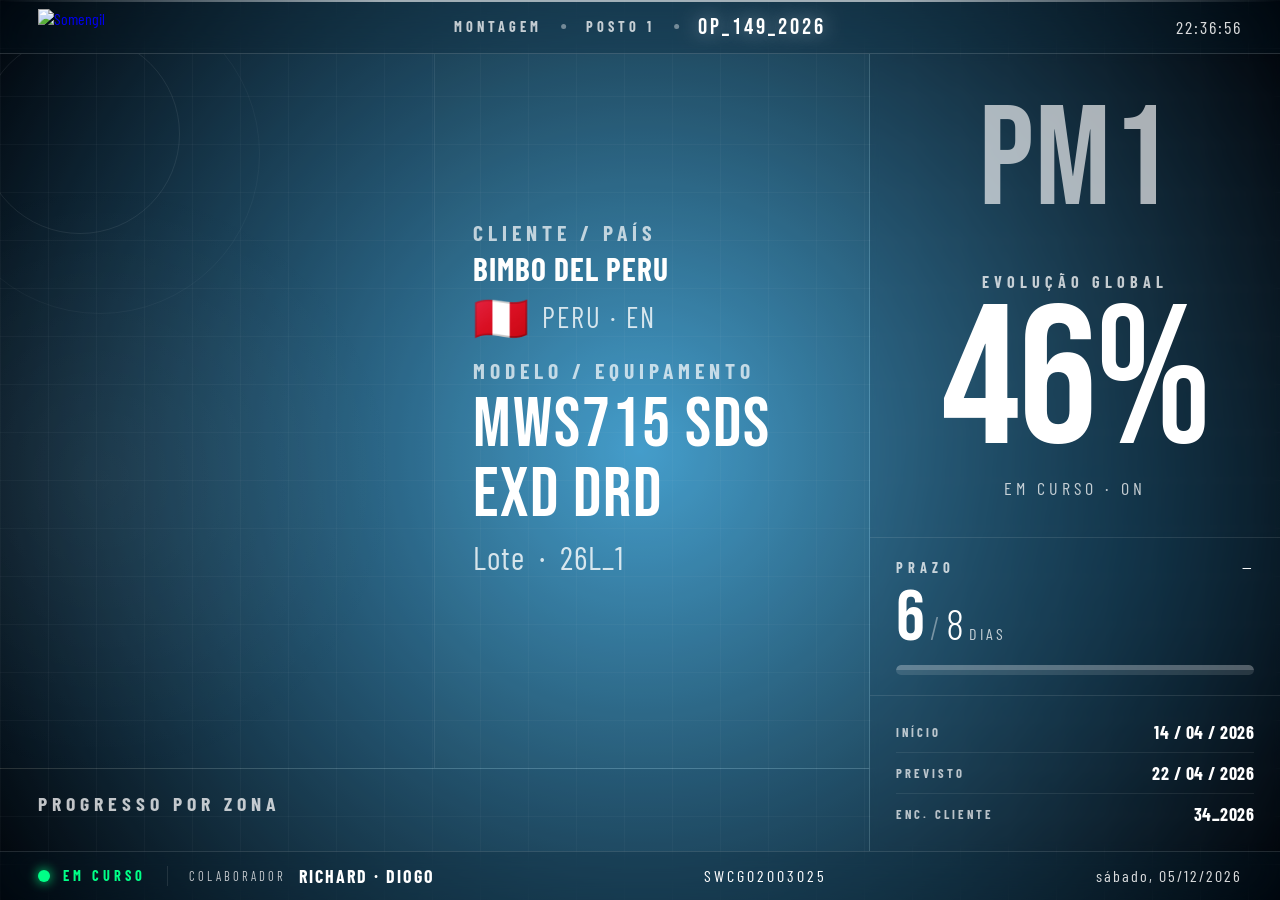
==== 1/index.html @ f5a4261b "Estrutura 1-5 (testes, PM2, PM3, PM4, PM5) com estilo partilhado shared/assembly.css Co-Authored-By:" ====
<!DOCTYPE html>
<html lang="pt">
<head>
<meta charset="UTF-8">
<meta name="viewport" content="width=device-width, initial-scale=1.0">
<title>SOMENGIL · PM1</title>
<link href="https://fonts.googleapis.com/css2?family=Bebas+Neue&family=Barlow+Condensed:wght@300;400;600;700;900&display=swap" rel="stylesheet">
<link rel="stylesheet" href="../shared/assembly.css">
</head>
<body>

<div class="top-accent"></div>
<div class="bg-grid"></div>
<div class="bg-glow-left"></div>
<div class="bg-glow-right"></div>

<div class="shell">

  <!-- HEADER -->
  <header>
    <!--<div class="h-logo">
      <img src="https://res.cloudinary.com/djxxk3ipz/image/upload/v1776687956/somengil_logo_white_wzwrm0.png" alt="Somengil">
    </div>-->

    <a href="https://fragosoq.github.io/testes/PS1.html" style="text-decoration: none;">
  <div class="h-logo">
    <img src="https://res.cloudinary.com/djxxk3ipz/image/upload/v1776687956/somengil_logo_white_wzwrm0.png" alt="Somengil">
  </div>
</a>

    <div class="h-center">
      <span class="h-badge">Montagem</span>
      <div class="h-sep"></div>
      <span class="h-badge">Posto 1</span>
      <div class="h-sep"></div>
      <span class="h-op">OP_149_2026</span>
    </div>

    <span class="h-time" id="htime">—</span>
  </header>

  <!-- MAIN -->
  <main>

    <!-- LEFT -->
    <div class="left">

      <!-- HERO -->
      <div class="hero">
        <div class="hero-evolucao" style="align-items:center;justify-content:center;padding:0;overflow:visible;position:relative;" id="globeContainer">
          <!-- Three.js globe renders here -->
        </div>

        <div class="hero-id">
          <div class="id-modelo-label">Cliente / País</div>
          <div class="id-cliente">Bimbo del Peru</div>
          <div class="id-pais">
            <span class="id-flag">🇵🇪</span>
            <span class="id-pais-info">Peru · EN</span>
          </div>

          <div class="id-cliente-label" style="margin-top:clamp(10px,2vh,20px);">Modelo / Equipamento</div>
          <div class="id-modelo">MWS715 SDS EXD DRD</div>
          <div class="id-lote">Lote &nbsp;·&nbsp; 26L_1</div>
        </div>
      </div>

      <div class="divider-h"></div>

      <!-- ZONAS -->
      <div class="zonas-panel">
        <div class="zonas-title">Progresso por Zona</div>
        <div class="zonas-grid" id="zonasGrid"></div>
      </div>

    </div>

    <!-- RIGHT -->
    <div class="right">

      <!-- EVOLUÇÃO -->
      <div class="globe-section" style="flex-direction:column;gap:clamp(6px,1vh,10px);">
        <div class="globe-brand">PM1</div>
        <div class="globe-title">Evolução Global</div>
        <div class="globe-rank"></div>
        <div id="evNum" style="font-family:'Bebas Neue',sans-serif;font-size:clamp(140px,22vh,340px);line-height:.85;letter-spacing:-2px;">46%</div>
        <div id="statusLabel" style="font-size:clamp(15px,2vh,22px);letter-spacing:4px;color:rgba(255,255,255,0.75);text-transform:uppercase;">Em Curso · ON</div>
      </div>

      <!-- PRAZO -->
      <div class="prazo-section">
        <div class="prazo-top">
          <span class="prazo-label">Prazo</span>
          <span class="prazo-folga" id="folgaSpan">—</span>
        </div>
        <div class="prazo-numbers">
          <div class="prazo-used" id="prazoUsed">6</div>
          <div class="prazo-div">/</div>
          <div class="prazo-total">8</div>
          <div class="prazo-unit">dias</div>
        </div>
        <div class="prazo-track">
          <div class="prazo-fill-bar" id="prazoBar"></div>
        </div>
      </div>

      <!-- DETALHES -->
      <div class="details-section">
        <div class="detail-row">
          <span class="d-k">Início</span>
          <span class="d-v">14 / 04 / 2026</span>
        </div>
        <div class="detail-row">
          <span class="d-k">Previsto</span>
          <span class="d-v">22 / 04 / 2026</span>
        </div>

        <div class="detail-row">
          <span class="d-k">Enc. Cliente</span>
          <span class="d-v">34_2026</span>
        </div>
      </div>

    </div>

  </main>

  <!-- FOOTER -->
  <footer>
    <div class="f-left">
      <div class="f-dot"></div>
      <span class="f-status">Em Curso</span>
      <span style="width:1px;height:20px;background:rgba(255,255,255,0.1);margin:0 8px;flex-shrink:0;"></span>
      <span class="f-op-label">Colaborador</span>
      <span class="f-op">Richard · Diogo</span>
    </div>
    <div class="f-center">
      <div class="f-nserie">SWCG02003025</div>
    </div>
    <div class="f-right">
      <div class="f-date" id="fdate">—</div>
    </div>
  </footer>

</div>

<script src="https://cdnjs.cloudflare.com/ajax/libs/three.js/r128/three.min.js"></script>
<script src="./sheet-utils.js"></script>
<script>
/* ── CORES ── */
const ec = v => v >= 75 ? '#00ff87' : v >= 40 ? '#00d4ff' : '#ffaa00';
const bc = v => v === 100 ? '#00ff87' : v > 0 ? '#00d4ff' : null;

/* ── CONFIGURAÇÃO DE SHEET ── */
const SHEET_POLL_INTERVAL = 20000;
const SHEET_CONFIG = { id: '1GQUB52a2gKR429bjqJrNkbP5rjR7Z_4v85z9M7_Cr8Y', tab: 'PM1' };

const FALLBACK_EV = 46;
const evEl = document.getElementById('evNum');
const clientEl = document.querySelector('.id-cliente');
const CLIENT_FALLBACK = clientEl ? clientEl.textContent.trim() : 'Bimbo del Peru';
const modelEl = document.querySelector('.id-modelo');
const MODEL_FALLBACK = modelEl ? modelEl.textContent.trim() : 'MWS715 SDS EXD DRD';
const loteEl = document.querySelector('.id-lote');
const LOTE_FALLBACK = loteEl ? loteEl.textContent.trim() : 'Lote · 26L_1';
const paisInfoEl = document.querySelector('.id-pais-info');
const PAIS_INFO_FALLBACK = paisInfoEl ? paisInfoEl.textContent.trim() : 'Peru · EN';
const flagEl = document.querySelector('.id-flag');
const operadorEl = document.querySelector('.f-op');
const OPERADOR_FALLBACK = operadorEl ? operadorEl.textContent.trim() : 'Richard · Diogo';
const nserieEl = document.querySelector('.f-nserie');
const NSERIE_FALLBACK = nserieEl ? nserieEl.textContent.trim() : 'SWCG02003025';
const dataInicioEl = document.querySelectorAll('.d-v')[0];
const DATA_INICIO_FALLBACK = dataInicioEl ? dataInicioEl.textContent.trim() : '14 / 04 / 2026';
const dataPrevistaEl = document.querySelectorAll('.d-v')[1];
const DATA_PREVISTA_FALLBACK = dataPrevistaEl ? dataPrevistaEl.textContent.trim() : '22 / 04 / 2026';
const encCliEl = document.querySelectorAll('.d-v')[2];
const ENC_CLI_FALLBACK = encCliEl ? encCliEl.textContent.trim() : '34_2026';
const ordProdEl = document.querySelector('.h-op');
const ORD_PROD_FALLBACK = ordProdEl ? ordProdEl.textContent.trim() : 'OP_149_2026';
const folgaEl = document.getElementById('folgaSpan');
const prazoUsedEl = document.getElementById('prazoUsed');
const prazoBarEl = document.getElementById('prazoBar');
const prazoTotalEl = document.querySelector('.prazo-total');
const statusEl = document.getElementById('statusLabel');
const zg = document.getElementById('zonasGrid');

const ZONA_CONFIGS = [
  { nome: 'Cuba', header: 'CUBA', column: 'AA' },
  { nome: 'Estrutura', header: 'ESTRUTURA', column: 'AB' },
  { nome: 'Interior', header: 'INTERIOR', column: 'AC' },
  { nome: 'Envolventes', header: 'ENVOLVENTES', column: 'AD' },
  { nome: 'Área Técnica', header: 'ÁREA TÉCNICA', column: 'AE' },
  { nome: 'Testes', header: 'TESTES', column: 'AF' },
];

function updateEvolucao(value) {
  const pct = Number.isFinite(value) ? value : FALLBACK_EV;
  evEl.textContent = `${pct}%`;
  evEl.style.color = ec(pct);
  evEl.style.textShadow = `0 0 60px ${ec(pct)}40`;
}

function getFieldValue(rowData, header, column, fallback = null) {
  const value = rowData ? getSheetRowValue(rowData, header, column) : null;
  if (value == null || (typeof value === 'string' && value.trim() === '')) {
    return fallback;
  }
  return value;
}

function renderText(el, value, fallback = '') {
  if (!el) return;
  el.textContent = value != null ? String(value) : fallback;
}

function renderLote(value) {
  if (!loteEl) return;
  loteEl.innerHTML = `Lote &nbsp;·&nbsp; ${String(value != null ? value : LOTE_FALLBACK)}`;
}

function renderZones(rowData) {
  const zonas = ZONA_CONFIGS.map(config => {
    const raw = getFieldValue(rowData, config.header, config.column, 0);
    return { nome: config.nome, pct: parseSheetPercentage(raw) || 0 };
  });

  zg.innerHTML = '';
  zonas.forEach(z => {
    const cls = z.pct === 100 ? 'done' : z.pct > 0 ? 'going' : 'empty';
    const col = bc(z.pct);
    const card = document.createElement('div');
    card.className = `zona-card ${cls}`;
    card.innerHTML = `
      <div class="zona-card-label">${z.nome}</div>
      <div class="zona-card-pct" style="color:${col || 'rgba(255,255,255,0.15)'}">${z.pct}%</div>
      <div class="zona-card-bar">
        <div class="zona-card-fill" style="width:${z.pct}%;background:${col || 'rgba(255,255,255,0.07)'}"></div>
      </div>`;
    zg.appendChild(card);
  });
}

function updateDeadline(startValue, dueValue) {
  if (startValue == null || dueValue == null) {
    return;
  }

  const today = new Date();
  today.setHours(0, 0, 0, 0);

  const total = getWorkDaysCount(startValue, dueValue, true);
  const used = getWorkDaysCount(startValue, today, true);
  const remaining = getWorkDaysCount(today, dueValue, false);

  if (total == null || used == null || remaining == null) {
    return;
  }

  const ratio = total > 0 ? Math.min(1, used / total) : 0;
  const pc = ratio >= .9 ? '#ff3b3b' : ratio >= .7 ? '#ffaa00' : '#00ff87';

  if (prazoUsedEl) {
    prazoUsedEl.textContent = used;
    prazoUsedEl.style.color = pc;
    prazoUsedEl.style.textShadow = `0 0 40px ${pc}50`;
  }
  if (prazoBarEl) {
    prazoBarEl.style.width = `${ratio * 100}%`;
    prazoBarEl.style.background = pc;
  }
  if (folgaEl) {
    folgaEl.textContent = `${remaining} dias restantes`;
    folgaEl.style.color = remaining <= 1 ? '#ff3b3b' : remaining <= 3 ? '#ffaa00' : '#00ff87';
  }
  if (prazoTotalEl) {
    prazoTotalEl.textContent = total;
  }
}

function updateStatus(rowData) {
  const statusValue = getFieldValue(rowData, null, 'A', null);
  if (!statusEl) return;
  const statusText = statusValue && String(statusValue).trim().length > 0 ? 'Em Curso · ON' : 'standby';
  statusEl.textContent = statusText.toUpperCase();
}

function renderSheetData(sheetRow) {
  if (!sheetRow) return;

  const evRaw = getFieldValue(sheetRow, 'EVOLUÇÃO', 'Y', FALLBACK_EV);
  updateEvolucao(parseSheetPercentage(evRaw));

  renderText(clientEl, getFieldValue(sheetRow, 'CLIENTE', 'K', CLIENT_FALLBACK), CLIENT_FALLBACK);
  renderText(modelEl, getFieldValue(sheetRow, 'MODELO', 'N', MODEL_FALLBACK), MODEL_FALLBACK);
  renderLote(getFieldValue(sheetRow, 'LOTE', 'AK', LOTE_FALLBACK));

  const pais = getFieldValue(sheetRow, 'PAÍS', 'L', 'Portugal');
  const idioma = getFieldValue(sheetRow, 'IDIOMA', 'M', 'EN');
  renderText(paisInfoEl, `${pais} · ${idioma}`, PAIS_INFO_FALLBACK);
  if (flagEl) {
    flagEl.textContent = getCountryFlag(pais);
  }
  console.log('País do sheet:', pais);
  if (typeof updateGlobeDestination === 'function') {
    updateGlobeDestination(pais);
  }

  renderText(operadorEl, getFieldValue(sheetRow, 'OPERADOR', 'AH', OPERADOR_FALLBACK), OPERADOR_FALLBACK);
  renderText(nserieEl, getFieldValue(sheetRow, 'N. SÉRIE', 'X', NSERIE_FALLBACK), NSERIE_FALLBACK);

  renderText(dataInicioEl, formatSheetDate(getFieldValue(sheetRow, 'DATA INICIO PRODUÇÃO', 'E', DATA_INICIO_FALLBACK)), DATA_INICIO_FALLBACK);
  renderText(dataPrevistaEl, formatSheetDate(getFieldValue(sheetRow, 'DATA PRETENDIDA', 'G', DATA_PREVISTA_FALLBACK)), DATA_PREVISTA_FALLBACK);

  renderText(encCliEl, getFieldValue(sheetRow, 'ENC. CLI.', 'J', ENC_CLI_FALLBACK), ENC_CLI_FALLBACK);
  renderText(ordProdEl, getFieldValue(sheetRow, 'ORD. PROD.', 'I', ORD_PROD_FALLBACK), ORD_PROD_FALLBACK);

  updateDeadline(getFieldValue(sheetRow, 'DATA INICIO PRODUÇÃO', 'E', null), getFieldValue(sheetRow, 'DATA PRETENDIDA', 'G', null));
  updateStatus(sheetRow);
  renderZones(sheetRow);
}

function initializeSheetWatcher() {
  const stop = watchSheetRow(SHEET_CONFIG, renderSheetData, SHEET_POLL_INTERVAL);
  window.addEventListener('beforeunload', stop);
}

initializeSheetWatcher();

// Carregar dados iniciais do sheet para atualizar o globo imediatamente
loadSheetDataCached().then(cached => renderSheetData(cached)).catch(err => console.warn('Initial sheet load failed:', err));

/* ── DATE / TIME ── */
function updateTime() {
  const now = new Date();
  document.getElementById('htime').textContent =
    now.toLocaleTimeString('pt-PT', { hour: '2-digit', minute: '2-digit', second: '2-digit' });
  document.getElementById('fdate').textContent =
    now.toLocaleDateString('pt-PT', { weekday: 'short', day: '2-digit', month: 'short', year: 'numeric' });
}
updateTime(); setInterval(updateTime, 1000);

/* ── THREE.JS GLOBE ── */
(function() {
  const container = document.getElementById('globeContainer');
  const W = container.offsetWidth;
  const H = container.offsetHeight;

  const scene    = new THREE.Scene();
  const camera   = new THREE.PerspectiveCamera(45, W / H, 0.1, 2000);
  camera.position.set(0, 30, 380);
  camera.lookAt(0, 0, 0);

  const renderer = new THREE.WebGLRenderer({ antialias: true, alpha: true });
  renderer.setSize(W, H);
  renderer.setPixelRatio(Math.min(window.devicePixelRatio, 1.5));
  renderer.setClearColor(0x000000, 0);
  container.appendChild(renderer.domElement);

  const RADIUS = 140 * 0.96;
  const globeGroup = new THREE.Group();
  scene.add(globeGroup);

  // ── SHADERS ──
  const globeVS = `
    varying vec3 vNormal;
    varying vec2 vUv;
    void main() {
      gl_Position = projectionMatrix * modelViewMatrix * vec4(position,1.0);
      vNormal = normalize(normalMatrix * normal);
      vUv = uv;
    }`;
  const globeFS = `
    uniform sampler2D globeTexture;
    varying vec3 vNormal;
    varying vec2 vUv;
    void main() {
      vec3 diffuse = texture2D(globeTexture, vUv).xyz * 0.8;
      float intensity = 1.05 - dot(vNormal, vec3(0.0,0.0,1.0));
      vec3 atmosphere = vec3(1.0,1.0,1.0) * pow(intensity, 3.0) * 0.4;
      gl_FragColor = vec4(diffuse + atmosphere, 1.04);
    }`;

  const atmVS = `
    varying vec3 vNormal;
    void main() {
      vNormal = normalize(normalMatrix * normal);
      gl_Position = projectionMatrix * modelViewMatrix * vec4(position,1.0);
    }`;
  const atmFS = `
    varying vec3 vNormal;
    void main() {
      float intensity = pow(0.7 - dot(vNormal, vec3(0.0,0.0,1.0)), 4.0);
      gl_FragColor = vec4(1.0,1.0,1.0,1.0) * intensity;
    }`;

  // ── GLOBE SPHERE with texture ──
  const loader   = new THREE.TextureLoader();
  const EARTH_TX = 'https://res.cloudinary.com/djxxk3ipz/image/upload/v1776693284/WhatsApp_Image_2025-11-16_at_11.26.19_ssekf5.jpg';

  const globeGeo = new THREE.SphereGeometry(RADIUS, 64, 64);
  const globeMat = new THREE.ShaderMaterial({
    uniforms: { globeTexture: { value: null } },
    vertexShader: globeVS,
    fragmentShader: globeFS,
    blending: THREE.AdditiveBlending,
    transparent: true,
  });

  loader.load(EARTH_TX, (tex) => {
    tex.minFilter = THREE.LinearFilter;
    tex.magFilter = THREE.LinearFilter;
    globeMat.uniforms.globeTexture.value = tex;
    globeMat.needsUpdate = true;
  }, undefined, () => {
    globeMat.fragmentShader = `
      varying vec3 vNormal;
      void main() {
        float i = 1.05 - dot(vNormal, vec3(0,0,1));
        vec3 atm = vec3(0.05,0.2,0.5) * pow(i,2.5);
        gl_FragColor = vec4(vec3(0.02,0.06,0.14) + atm, 0.95);
      }`;
    globeMat.needsUpdate = true;
  });

  const globeMesh = new THREE.Mesh(globeGeo, globeMat);
  globeGroup.add(globeMesh);

  // ── ATMOSPHERE ──
  const atmMesh = new THREE.Mesh(
    new THREE.SphereGeometry(RADIUS, 64, 64),
    new THREE.ShaderMaterial({
      vertexShader: atmVS,
      fragmentShader: atmFS,
      blending: THREE.AdditiveBlending,
      side: THREE.BackSide,
      transparent: true,
    })
  );
  atmMesh.scale.set(1.2, 1.2, 1.2);
  globeGroup.add(atmMesh);

  // ── DISC TEXTURE ──
  function makeDiscTexture() {
    const c = document.createElement('canvas');
    c.width = c.height = 64;
    const ctx = c.getContext('2d');
    const g = ctx.createRadialGradient(32,32,0,32,32,32);
    g.addColorStop(0,   'rgba(255,255,255,1)');
    g.addColorStop(0.4, 'rgba(255,255,255,0.9)');
    g.addColorStop(1,   'rgba(255,255,255,0)');
    ctx.fillStyle = g;
    ctx.beginPath(); ctx.arc(32,32,32,0,Math.PI*2); ctx.fill();
    const t = new THREE.CanvasTexture(c);
    return t;
  }

  // ── DOTS grid ──
  function toXYZ(lat, lon, r) {
    const phi   = (90 - lat)  * Math.PI / 180;
    const theta = (180 - lon) * Math.PI / 180;
    return new THREE.Vector3(
      -r * Math.sin(phi) * Math.cos(theta),
      -r * Math.cos(phi),
      -r * Math.sin(phi) * Math.sin(theta)
    );
  }

  function coordToPos(lat, lon, r) {
    const phi   = (90 - lat)  * Math.PI / 180;
    const theta = (180 - lon) * Math.PI / 180;
    return new THREE.Vector3(
      -r * Math.sin(phi) * Math.cos(theta),
       r * Math.cos(phi),
      -r * Math.sin(phi) * Math.sin(theta)
    );
  }

  const dotR   = RADIUS + RADIUS * 0.025;
  const posArr = [];
  for (let lat = -80; lat <= 80; lat += 5) {
    const cols = Math.round(Math.cos(lat * Math.PI / 180) * 36);
    for (let i = 0; i < cols; i++) {
      const lon = (i / cols) * 360 - 180;
      const p   = toXYZ(lat, lon, dotR);
      posArr.push(p.x, p.y, p.z);
    }
  }
  const dotGeo = new THREE.BufferGeometry();
  dotGeo.setAttribute('position', new THREE.Float32BufferAttribute(posArr, 3));
  const dotMat = new THREE.PointsMaterial({
    color: 0x05d5fa,
    size: 2.2,
    map: makeDiscTexture(),
    transparent: true,
    opacity: 0.8,
    alphaTest: 0.05,
    blending: THREE.AdditiveBlending,
    depthWrite: false,
  });
  globeGroup.add(new THREE.Points(dotGeo, dotMat));

  // ── MARKERS ──
  function addMarker(lat, lon, color) {
    const pos  = coordToPos(lat, lon, RADIUS + 3);
    const group = new THREE.Group();
    group.position.copy(pos);

    const mesh = new THREE.Mesh(
      new THREE.SphereGeometry(3.5, 12, 12),
      new THREE.MeshBasicMaterial({ color, transparent: true, opacity: 0.95 })
    );
    group.add(mesh);

    const ring = new THREE.Mesh(
      new THREE.RingGeometry(5, 7.5, 24),
      new THREE.MeshBasicMaterial({ color, transparent: true, opacity: 0.5, side: THREE.DoubleSide })
    );
    ring.lookAt(new THREE.Vector3(0,0,0));
    group.add(ring);

    globeGroup.add(group);
    return group;
  }

  // Marcadores iniciais (Portugal como origem)
  let ptRing = addMarker(38.7, -9.1, 0xffffff);
  let destRing = null;
  let arc = null;

  // ── ARC ──
  function makeArc(latA, lonA, latB, lonB) {
    const start = coordToPos(latA, lonA, RADIUS + 3);
    const end   = coordToPos(latB, lonB, RADIUS + 3);
    const mid   = start.clone().add(end).multiplyScalar(0.5).normalize().multiplyScalar(RADIUS + 80);
    const curve = new THREE.QuadraticBezierCurve3(start, mid, end);
    const pts   = curve.getPoints(100);
    const geo   = new THREE.BufferGeometry().setFromPoints(pts);
    const mat   = new THREE.LineBasicMaterial({ color: 0x00aaff, transparent: true, opacity: 0.7 });
    return { line: new THREE.Line(geo, mat), pts };
  }

  // ── TRAVEL DOT ──
  const travDot = new THREE.Mesh(
    new THREE.SphereGeometry(2.8, 8, 8),
    new THREE.MeshBasicMaterial({ color: 0x00aaff })
  );
  // Posição inicial em Portugal
  travDot.position.copy(coordToPos(38.7, -9.1, RADIUS + 3));
  globeGroup.add(travDot);

  const travGlow = new THREE.Mesh(
    new THREE.SphereGeometry(5.5, 8, 8),
    new THREE.MeshBasicMaterial({ color: 0x0066ff, transparent: true, opacity: 0.25, blending: THREE.AdditiveBlending, depthWrite: false })
  );
  travDot.add(travGlow);

  const travGlow2 = new THREE.Mesh(
    new THREE.SphereGeometry(9, 8, 8),
    new THREE.MeshBasicMaterial({ color: 0x0044cc, transparent: true, opacity: 0.1, blending: THREE.AdditiveBlending, depthWrite: false })
  );
  travDot.add(travGlow2);

  // Função para atualizar marcadores e arco baseado no país de destino
  function updateGlobeDestination(countryName) {
    console.log('Atualizando destino do globo para:', countryName);
    const destCoords = getCountryCoordinates(countryName);
    console.log('Coordenadas do destino:', destCoords);

    // Remover marcador e arco antigos, se existirem
    if (destRing) {
      globeGroup.remove(destRing);
      destRing = null;
    }
    if (arc && arc.line) {
      globeGroup.remove(arc.line);
      arc = null;
    }

    // Criar novo marcador de destino
    destRing = addMarker(destCoords.lat, destCoords.lon, 0x00ff87);

    // Criar novo arco
    arc = makeArc(38.7, -9.1, destCoords.lat, destCoords.lon);
    globeGroup.add(arc.line);
  }
  window.updateGlobeDestination = updateGlobeDestination;

  // O destino do globo será atualizado a partir de renderSheetData()

  globeGroup.rotation.y = THREE.MathUtils.degToRad(-(180 - 9.1));
  globeGroup.rotation.x = THREE.MathUtils.degToRad(20);

  let isRotating    = false;
  let rotStart      = 0;
  let rotStartAngle = 0;
  const ROT_DUR     = 8000;

  setInterval(() => {
    if (isRotating) return;
    isRotating    = true;
    rotStart      = Date.now();
    rotStartAngle = globeGroup.rotation.y;
  }, 5 * 60 * 1000);

  let t = 0;
  function animate() {
    requestAnimationFrame(animate);
    t += 0.008;

    if (arc && arc.pts && arc.pts.length > 0) {
      const arcT  = (t * 0.25) % 1;
      const arcPt = arc.pts[Math.floor(arcT * (arc.pts.length - 1))];
      if (arcPt) travDot.position.copy(arcPt);
    }

    const p = 0.88 + 0.18 * Math.sin(t * 3);
    ptRing.scale.set(p, p, 1);
    if (destRing) {
      destRing.scale.set(p, p, 1);
    }

    if (!isRotating) globeGroup.rotation.y -= 0.0015;

    if (isRotating) {
      const elapsed  = Date.now() - rotStart;
      const progress = Math.min(elapsed / ROT_DUR, 1);
      const ease     = progress < 0.5 ? 2*progress*progress : -1+(4-2*progress)*progress;
      globeGroup.rotation.y = rotStartAngle + ease * Math.PI * 2;
      if (progress >= 1) { globeGroup.rotation.y = rotStartAngle; isRotating = false; }
    }

    renderer.render(scene, camera);
  }
  animate();

  // Resize com ResizeObserver — mais robusto do que window.resize
  // (dispara também quando o layout do grid muda, não só quando a janela muda)
  const ro = new ResizeObserver(() => {
    const W2 = container.offsetWidth, H2 = container.offsetHeight;
    if (W2 === 0 || H2 === 0) return;
    camera.aspect = W2 / H2;
    camera.updateProjectionMatrix();
    renderer.setSize(W2, H2);
  });
  ro.observe(container);
})();
</script>
</body>
</html>
---- shared/assembly.css ----
*, *::before, *::after { box-sizing: border-box; margin: 0; padding: 0; }

:root {
  --cyan:  #00d4ff;
  --green: #00ff87;
  --amber: #ffaa00;
  --red:   #ff3b3b;
  --bg:    #03060d;

  /* Alturas de referência — centralizam os números mágicos */
  --header-h: clamp(52px, 6vh, 70px);
  --footer-h: clamp(46px, 5.5vh, 60px);
  --side-pad: clamp(20px, 3vw, 48px);
}

html, body {
  width: 100%; height: 100%;
  background: radial-gradient(circle at center, rgba(81,184,234,1) 0%, rgba(0,0,0,1) 100%);
  background-attachment: fixed;
  color: #fff;
  font-family: 'Barlow Condensed', sans-serif;
  overflow-x: hidden;
  overflow-y: auto;
}

/* ══════════════════════════════════════
   LAYOUT
══════════════════════════════════════ */
.shell {
  display: grid;
  grid-template-rows: var(--header-h) 1fr var(--footer-h);
  height: 100vh;
  height: 100dvh; /* usa dvh quando disponível para evitar saltos em mobile */
  position: relative;
  min-height: 0;
}

/* ══════════════════════════════════════
   BACKGROUND TEXTURE
══════════════════════════════════════ */
.bg-grid {
  position: fixed;
  inset: 0;
  background-image:
    linear-gradient(rgba(255,255,255,0.04) 1px, transparent 1px),
    linear-gradient(90deg, rgba(255,255,255,0.04) 1px, transparent 1px);
  background-size: 48px 48px;
  pointer-events: none;
  z-index: 0;
}

.bg-glow-left {
  position: fixed;
  left: -200px; top: 20%;
  width: 600px; height: 600px;
  background: radial-gradient(circle, rgba(255,255,255,0.06) 0%, transparent 70%);
  pointer-events: none;
  z-index: 0;
}

.bg-glow-right {
  position: fixed;
  right: -100px; bottom: 10%;
  width: 500px; height: 500px;
  background: radial-gradient(circle, rgba(0,80,120,0.15) 0%, transparent 70%);
  pointer-events: none;
  z-index: 0;
}

/* ══════════════════════════════════════
   HEADER
══════════════════════════════════════ */
header {
  position: relative; z-index: 2;
  display: flex;
  align-items: center;
  justify-content: space-between;
  padding: 0 var(--side-pad);
  background: rgba(0,20,40,0.35);
  backdrop-filter: blur(12px);
  border-bottom: 1px solid rgba(255,255,255,0.15);
  min-height: 0;
}

.h-logo {
  display: flex; align-items: center; gap: 14px;
}
.h-logo img { height: clamp(26px, 4vh, 36px); width: auto; display: block; }

.h-brand {
  font-family: 'Bebas Neue', sans-serif;
  font-size: clamp(24px, 3vh, 36px);
  letter-spacing: 6px; color: #fff;
  text-shadow: 0 0 30px rgba(255,255,255,0.3);
}

.h-center {
  position: absolute; left: 50%; transform: translateX(-50%);
  display: flex; align-items: center; gap: clamp(10px, 1.5vw, 20px);
}

.h-badge {
  font-size: clamp(12px, 1.6vh, 16px); font-weight: 700; letter-spacing: 4px;
  text-transform: uppercase; color: rgba(255,255,255,0.75);
  white-space: nowrap;
}

.h-sep { width: 5px; height: 5px; border-radius: 50%; background: rgba(255,255,255,0.4); flex-shrink: 0; }

.h-op {
  font-family: 'Bebas Neue', sans-serif;
  font-size: clamp(18px, 2.6vh, 26px); letter-spacing: 3px; color: #fff;
  text-shadow: 0 0 20px rgba(255,255,255,0.5);
  white-space: nowrap;
}

.h-time {
  font-size: clamp(14px, 2vh, 20px); letter-spacing: 2px; color: rgba(255,255,255,0.85);
  white-space: nowrap;
}

/* ══════════════════════════════════════
   MAIN
══════════════════════════════════════ */
main {
  position: relative; z-index: 2;
  display: grid;
  grid-template-columns: 1fr clamp(340px, 32vw, 475px);
  gap: 0;
  overflow: hidden;
  min-height: 0;
  min-width: 0;
}

/* ══════════════════════════════════════
   LEFT PANEL
   Mudança principal: em vez de 1.2fr / 1px / 0.8fr (que pode esmagar zonas),
   as zonas recebem auto (pelo conteúdo) e o hero recebe 1fr (enche o resto).
   Assim, quando a altura encolhe, é o hero que encolhe primeiro — e nunca as zonas.
══════════════════════════════════════ */
.left {
  display: grid;
  grid-template-rows: minmax(0, 1fr) 1px auto;
  border-right: 1px solid rgba(255,255,255,0.12);
  min-height: 0;
  min-width: 0;
}

.divider-h { background: rgba(255,255,255,0.1); }

/* TOP LEFT — HERO */
.hero {
  display: grid;
  grid-template-columns: 1fr 1fr;
  overflow: hidden;
  min-height: 0;
}

.hero-evolucao {
  padding: clamp(16px, 3vh, 32px) clamp(20px, 3vw, 40px);
  display: flex;
  flex-direction: column;
  justify-content: center;
  border-right: 1px solid rgba(255,255,255,0.08);
  position: relative;
  overflow: visible;
  background: rgba(0,20,50,0.2);
  min-height: 0;
  min-width: 0;
}

.hero-evolucao::before {
  content: '';
  position: absolute;
  left: -20px; top: -20px;
  width: 200px; height: 200px;
  border-radius: 50%;
  border: 1px solid rgba(255,255,255,0.08);
}
.hero-evolucao::after {
  content: '';
  position: absolute;
  left: -60px; top: -60px;
  width: 320px; height: 320px;
  border-radius: 50%;
  border: 1px solid rgba(255,255,255,0.04);
}

.ev-label {
  font-size: 16px; font-weight: 700; letter-spacing: 5px;
  text-transform: uppercase; color: rgba(255,255,255,0.75);
  margin-bottom: 8px; position: relative; z-index: 1;
}

.ev-number {
  font-family: 'Bebas Neue', sans-serif;
  font-size: clamp(120px, 15vw, 200px);
  line-height: .85;
  letter-spacing: -2px;
  position: relative; z-index: 1;
}

.ev-sub {
  font-size: 18px; letter-spacing: 4px;
  color: rgba(255,255,255,0.75);
  text-transform: uppercase;
  margin-top: 12px; position: relative; z-index: 1;
}

/* HERO RIGHT — IDENTIDADE
   Fontes reduzidas e fluidas para poupar altura vertical.
*/
.hero-id {
  padding: clamp(16px, 3vh, 32px) clamp(20px, 3vw, 40px);
  display: flex; flex-direction: column; justify-content: center;
  gap: 0;
  background: rgba(0,10,30,0.15);
  min-height: 0;
  min-width: 0;
  overflow: hidden;
}

.id-modelo-label,
.id-cliente-label {
  font-size: clamp(18px, 2.4vh, 32px);
  font-weight: 700; letter-spacing: 5px;
  text-transform: uppercase; color: rgba(255,255,255,0.7);
  margin-bottom: clamp(4px, 0.8vh, 10px);
}

.id-modelo {
  font-family: 'Bebas Neue', sans-serif;
  font-size: clamp(42px, 5.5vw, 92px);
  letter-spacing: 2px; color: #fff;
  line-height: 1;
  margin-bottom: clamp(4px, 0.8vh, 8px);
}

.id-lote {
  font-size: clamp(22px, 3.6vh, 46px);
  color: rgba(255,255,255,0.8);
  letter-spacing: 1px;
  margin-bottom: clamp(14px, 3vh, 36px);
}

.id-cliente {
  font-size: clamp(21.42px, 2.45vw, 48.96px);
  font-weight: 700;
  text-transform: uppercase; letter-spacing: 1px;
  color: #fff; line-height: 1.1;
  margin-bottom: clamp(4px, 0.8vh, 10px);
}

.id-pais {
  display: flex; align-items: center; gap: clamp(8px, 1vw, 14px);
}
.id-flag {
  font-size: clamp(32px, 5vh, 64px);
  line-height: 1;
}
.id-pais-info {
  font-size: clamp(20px, 3.2vh, 44px);
  letter-spacing: 2px;
  color: rgba(255,255,255,0.8); text-transform: uppercase;
}

/* BOTTOM LEFT — ZONAS
   Paddings e fontes agora fluidos para garantir que cabem sempre.
*/
.zonas-panel {
  padding: clamp(14px, 2.4vh, 28px) clamp(20px, 3vw, 40px);
  display: flex; flex-direction: column; gap: 0;
  background: rgba(0,15,40,0.2);
  min-height: 0;
  min-width: 0;
}

.zonas-title {
  font-size: clamp(16px, 2.2vh, 22px);
  font-weight: 700; letter-spacing: 5px;
  text-transform: uppercase; color: rgba(255,255,255,0.75);
  margin-bottom: clamp(10px, 1.6vh, 16px);
}

.zonas-grid {
  display: grid;
  grid-template-columns: repeat(3, 1fr);
  gap: clamp(10px, 1.6vh, 16px) clamp(14px, 2vw, 24px);
  flex: 1;
  min-height: 0;
}

.zona-card {
  display: flex; flex-direction: column;
  gap: clamp(4px, 0.8vh, 8px);
  padding: clamp(10px, 1.6vh, 16px) clamp(12px, 1.4vw, 18px);
  border: 1px solid rgba(255,255,255,0.12);
  border-radius: 10px;
  background: rgba(255,255,255,0.07);
  backdrop-filter: blur(8px);
  position: relative;
  overflow: hidden;
  transition: border-color .3s, background .3s;
  min-width: 0;
}

.zona-card.done  { border-color: rgba(0,255,135,0.4);  background: rgba(0,255,135,0.08); }
.zona-card.going { border-color: rgba(255,255,255,0.25); background: rgba(255,255,255,0.1); }
.zona-card.empty { border-color: rgba(255,255,255,0.06); background: rgba(0,0,0,0.15); }

.zona-card-label {
  font-size: clamp(14px, 1.8vh, 22px);
  font-weight: 700; letter-spacing: 3px;
  text-transform: uppercase; color: rgba(255,255,255,0.75);
  white-space: nowrap;
  overflow: hidden;
  text-overflow: ellipsis;
}
.zona-card.done  .zona-card-label { color: #00ff87; }
.zona-card.going .zona-card-label { color: #fff; }
.zona-card.empty .zona-card-label { color: rgba(255,255,255,0.4); }

.zona-card-pct {
  font-family: 'Bebas Neue', sans-serif;
  font-size: clamp(38px, 6vh, 72px);
  line-height: 1; letter-spacing: 1px;
}

.zona-card-bar {
  height: clamp(6px, 1vh, 10px);
  background: rgba(255,255,255,0.12);
  border-radius: 5px; overflow: hidden;
}
.zona-card-fill { height: 100%; border-radius: 5px; }

/* ══════════════════════════════════════
   RIGHT PANEL
══════════════════════════════════════ */
.right {
  display: flex;
  flex-direction: column;
  overflow: hidden;
  background: rgba(0,10,30,0.25);
  backdrop-filter: blur(4px);
  min-height: 0;
  min-width: 0;
}

/* GLOBO / EVOLUÇÃO */
.globe-section {
  flex: 1;
  display: flex;
  align-items: center;
  justify-content: center;
  position: relative;
  border-bottom: 1px solid rgba(255,255,255,0.1);
  overflow: hidden;
  min-height: 0;
  padding: clamp(10px, 1.5vh, 20px) 0;
}

.globe-title {
  max-width: calc(100% - clamp(56px, 10vw, 100px));
  font-size: clamp(14px, 1.8vh, 20px);
  font-weight: 700;
  letter-spacing: 5px;
  text-transform: uppercase;
  color: rgba(255,255,255,0.75);
  text-align: center;
}

/*.globe-brand {
  max-width: 100%;
  font-family: 'Bebas Neue', sans-serif;
  font-size: clamp(48px, 9vw, 96px);
  line-height: 1;
  letter-spacing: 2px;
  color: rgba(255,255,255,0.75);
  text-align: center;
}*/

.globe-brand {
  max-width: 100%;
  font-family: 'Bebas Neue', sans-serif;
  font-size: clamp(52px, 11vw, 150px);
  line-height: 1;
  letter-spacing: 2px;
  color: rgba(255,255,255,0.65);
  text-align: center;
  margin-bottom: 30px;
}



  

.globe-rank {
  position: absolute;
  top: clamp(8px, 1.5vh, 16px);
  right: clamp(12px, 2vw, 24px);
  font-family: 'Bebas Neue', sans-serif;
  font-size: clamp(42px, 5.5vw, 92px);
  line-height: 1;
  color: rgba(255,255,255,0.8);
  pointer-events: none;
}

/* PRAZO */
.prazo-section {
  padding: clamp(14px, 2.2vh, 24px) clamp(18px, 2vw, 28px);
  border-bottom: 1px solid rgba(255,255,255,0.1);
}

.prazo-top {
  display: flex; justify-content: space-between; align-items: flex-end;
  margin-bottom: clamp(8px, 1.2vh, 12px);
  gap: 10px;
}

.prazo-label {
  font-size: clamp(13px, 1.6vh, 16px);
  font-weight: 700; letter-spacing: 5px;
  text-transform: uppercase; color: rgba(255,255,255,0.75);
}

.prazo-folga {
  font-size: clamp(14px, 1.8vh, 18px);
  letter-spacing: 2px;
  text-transform: uppercase;
  text-align: right;
}

.prazo-numbers {
  display: flex; align-items: baseline; gap: 6px;
  margin-bottom: clamp(10px, 1.4vh, 14px);
}
.prazo-used {
  font-family: 'Bebas Neue', sans-serif;
  font-size: clamp(52px, 8vh, 80px);
  line-height: .9; letter-spacing: -1px;
}
.prazo-div { font-size: clamp(24px, 3.6vh, 36px); color: rgba(255,255,255,0.4); font-weight: 300; }
.prazo-total { font-size: clamp(32px, 4.8vh, 48px); color: #fff; font-weight: 300; letter-spacing: -1px; }
.prazo-unit { font-size: clamp(14px, 1.8vh, 18px); letter-spacing: 3px; text-transform: uppercase; color: rgba(255,255,255,0.75); align-self: flex-end; padding-bottom: clamp(6px, 1vh, 10px); }

.prazo-track {
  height: clamp(8px, 1.2vh, 12px);
  background: rgba(255,255,255,0.12);
  border-radius: 6px; overflow: hidden;
}
.prazo-fill-bar {
  height: 100%;
  border-radius: 6px;
  position: relative;
  overflow: hidden;
}
.prazo-fill-bar::after {
  content: '';
  position: absolute;
  top: 0; left: 0; right: 0;
  height: 50%;
  background: rgba(255,255,255,0.2);
  border-radius: 6px 6px 0 0;
}

/* DETALHES */
.details-section {
  padding: clamp(12px, 1.8vh, 20px) clamp(18px, 2vw, 28px);
  display: flex; flex-direction: column; gap: 0;
}

.detail-row {
  display: flex; justify-content: space-between; align-items: center;
  padding: clamp(6px, 1vh, 9px) 0;
  border-bottom: 1px solid rgba(255,255,255,0.08);
}
.detail-row:last-child { border-bottom: none; }

.d-k {
  font-size: clamp(11px, 1.4vh, 14px);
  font-weight: 700; letter-spacing: 3px;
  text-transform: uppercase; color: rgba(255,255,255,0.7);
}
.d-v {
  font-size: clamp(16px, 2vh, 20px);
  font-weight: 700;
  color: #fff; letter-spacing: .5px;
}

/* ══════════════════════════════════════
   FOOTER
══════════════════════════════════════ */
footer {
  position: relative; z-index: 2;
  display: flex; align-items: center; justify-content: space-between;
  padding: 0 var(--side-pad);
  background: rgba(0,20,40,0.35);
  backdrop-filter: blur(12px);
  border-top: 1px solid rgba(255,255,255,0.12);
  min-height: 0;
  gap: 10px;
}

.f-left { display: flex; align-items: center; gap: clamp(8px, 1vw, 16px); min-width: 0; }
.f-dot  { width: 12px; height: 12px; border-radius: 50%; background: var(--green); box-shadow: 0 0 12px var(--green); flex-shrink: 0; }
.f-status { font-size: clamp(12px, 1.6vh, 16px); font-weight: 700; letter-spacing: 4px; text-transform: uppercase; color: var(--green); white-space: nowrap; }
.f-op-label { font-size: clamp(11px, 1.4vh, 14px); letter-spacing: 3px; text-transform: uppercase; color: rgba(255,255,255,0.75); white-space: nowrap; }
.f-op { font-size: clamp(16px, 2vh, 22px); font-weight: 700; letter-spacing: 2px; text-transform: uppercase; color: #fff; white-space: nowrap; }

.f-center { text-align: center; flex-shrink: 1; min-width: 0; }
.f-nserie { font-size: clamp(13px, 1.8vh, 18px); letter-spacing: 3px; color: #fff; text-transform: uppercase; white-space: nowrap; overflow: hidden; text-overflow: ellipsis; }

.f-right { text-align: right; flex-shrink: 0; }
.f-date  { font-size: clamp(13px, 1.8vh, 18px); letter-spacing: 2px; color: rgba(255,255,255,0.85); white-space: nowrap; }

/* ══════════════════════════════════════
   TOP ACCENT
══════════════════════════════════════ */
.top-accent {
  position: fixed; top: 0; left: 0; right: 0; height: 2px; z-index: 100;
  background: linear-gradient(90deg, transparent, rgba(255,255,255,0.6) 30%, rgba(255,255,255,0.6) 70%, transparent);
}

/* ══════════════════════════════════════
   MEDIA QUERIES — ajuste em ecrãs baixos
   Quando a altura da viewport é pequena (típico em 13" touchscreen
   industrial), encolhemos ainda mais o hero-id e damos prioridade às zonas.
══════════════════════════════════════ */
@media (max-height: 820px) {
  .hero-id { padding-top: 14px; padding-bottom: 14px; }
  .id-lote { margin-bottom: 14px; }
  .id-cliente-label { margin-top: 0 !important; }
}

@media (max-height: 720px) {
  /* Em ecrãs muito baixos, esconde decorações laterais do globo para poupar GPU */
  .hero-evolucao::before,
  .hero-evolucao::after { display: none; }

  /* Labels de ID mais compactas */
  .id-modelo-label,
  .id-cliente-label { letter-spacing: 3px; }

  /* Centraliza o hero-id verticalmente para aproveitar espaço */
  .hero-id { gap: 0; }
}

@media (max-height: 620px) {
  /* Em alturas críticas, o hero-id passa de 2 blocos (modelo + cliente)
     para layout mais apertado e o globo fica um pouco mais pequeno. */
  .id-lote { margin-bottom: 8px; }
  .zonas-grid { gap: 8px 12px; }
  .zona-card { padding: 8px 12px; }
  .zona-card-pct { font-size: clamp(32px, 5vh, 48px); }
}

/* Ecrãs estreitos — empilha painéis (útil se a unidade rodar em portrait) */
@media (max-width: 900px) {
  html, body {
    min-width: 0;
  }

  .shell {
    width: 100%;
    max-width: 100%;
    height: auto;
    min-height: 100vh;
    overflow-x: hidden;
  }

  main {
    width: 100%;
    max-width: 100%;
    grid-template-columns: 1fr;
    grid-template-rows: 1fr auto;
  }

  .left,
  .right,
  .zonas-panel,
  .prazo-section,
  .details-section,
  .hero,
  .hero-evolucao,
  .hero-id {
    width: 100%;
    max-width: 100%;
  }

  .hero {
    grid-template-columns: 1fr;
  }

  .hero-evolucao,
  .hero-id,
  .zonas-panel,
  .prazo-section,
  .details-section {
    padding-left: clamp(12px, 3vw, 20px);
    padding-right: clamp(12px, 3vw, 20px);
  }

  .hero-evolucao {
    padding-top: clamp(14px, 2.5vh, 22px);
    padding-bottom: clamp(14px, 2.5vh, 22px);
  }

  .hero-id {
    padding-top: clamp(14px, 2.5vh, 22px);
    padding-bottom: clamp(14px, 2.5vh, 22px);
  }

  .prazo-numbers {
    flex-wrap: wrap;
    gap: 0.5rem;
  }

  .prazo-used {
    font-size: clamp(40px, 10vw, 60px);
  }

  .prazo-div,
  .prazo-total {
    font-size: clamp(22px, 6vw, 34px);
  }

  .prazo-unit {
    font-size: clamp(12px, 3.5vw, 16px);
  }

  .zona-card {
    padding: clamp(8px, 1.2vh, 12px);
  }

  .zonas-grid {
    width: 100%;
    max-width: 100%;
    grid-template-columns: repeat(2, minmax(0, 1fr));
    gap: clamp(8px, 1.2vh, 12px) clamp(10px, 2vw, 14px);
    grid-auto-rows: minmax(0, auto);
  }

  .zona-card {
    width: 100%;
    min-width: 0;
  }

  .id-modelo {
    font-size: clamp(28px, 8vw, 46px);
  }

  .globe-rank {
    font-size: clamp(28px, 8vw, 46px);
  }

  .id-cliente {
    font-size: clamp(18px, 5vw, 36px);
  }

  .id-pais-info {
    font-size: clamp(16px, 4vw, 30px);
  }

  .detail-row {
    flex-wrap: wrap;
    gap: 0.5rem;
  }

  .d-v {
    font-size: clamp(14px, 3.5vw, 18px);
  }

  .left { border-right: none; border-bottom: 1px solid rgba(255,255,255,0.12); }
  .h-center { display: none; } /* demasiado apertado */
}
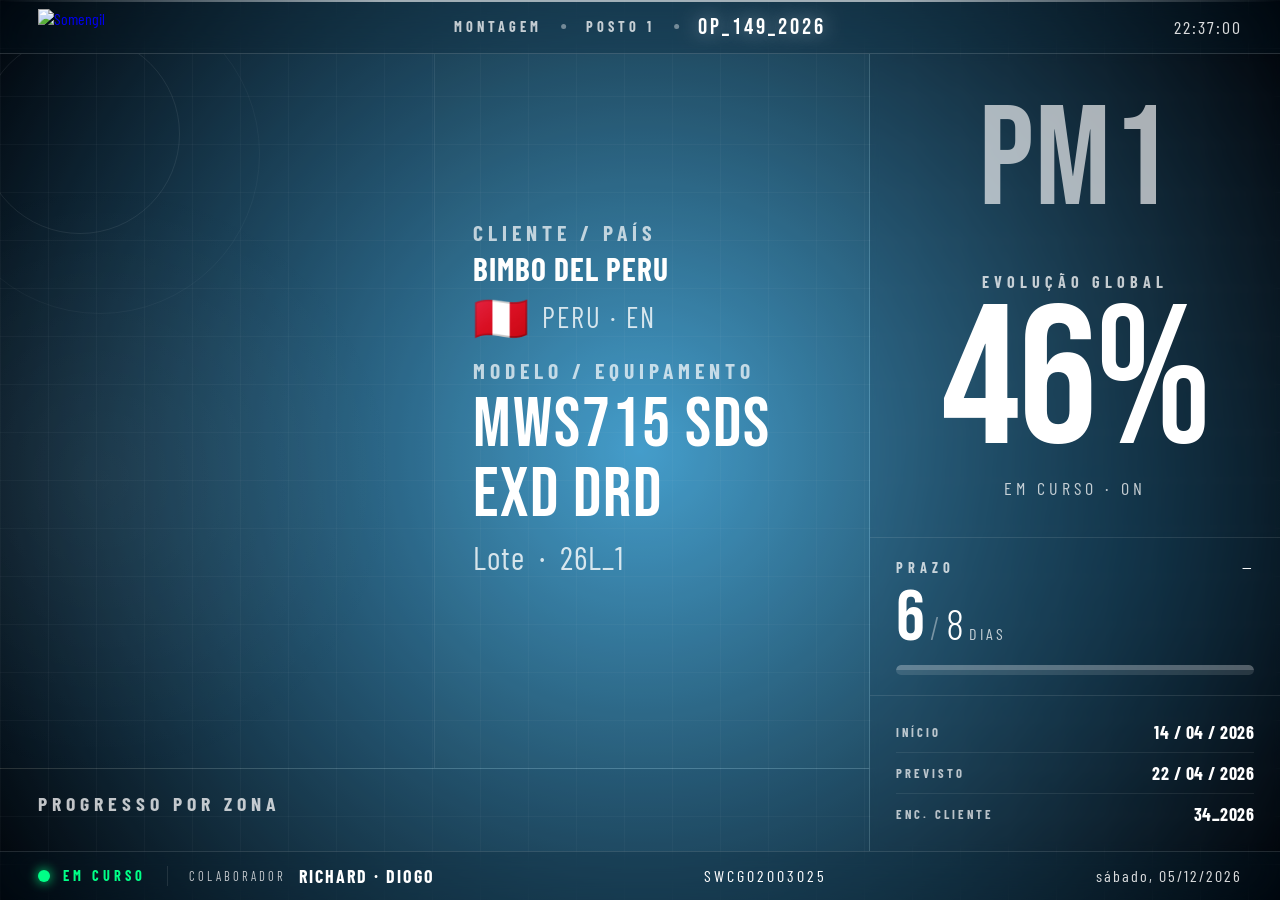
==== commit 137e199d: "refresh" ====
--- a/1/index.html
+++ b/1/index.html
@@ -146,6 +146,7 @@
 
 <script src="https://cdnjs.cloudflare.com/ajax/libs/three.js/r128/three.min.js"></script>
 <script src="./sheet-utils.js"></script>
+<script src="../shared/lote-especial.js"></script>
 <script>
 /* ── CORES ── */
 const ec = v => v >= 75 ? '#00ff87' : v >= 40 ? '#00d4ff' : '#ffaa00';
@@ -288,6 +289,15 @@
 function renderSheetData(sheetRow) {
   if (!sheetRow) return;
 
+  // Datas e prazo: lidos sempre (também em lote especial)
+  renderText(dataInicioEl, formatSheetDate(getFieldValue(sheetRow, 'DATA INICIO PRODUÇÃO', 'E', DATA_INICIO_FALLBACK)), DATA_INICIO_FALLBACK);
+  renderText(dataPrevistaEl, formatSheetDate(getFieldValue(sheetRow, 'DATA PRETENDIDA', 'G', DATA_PREVISTA_FALLBACK)), DATA_PREVISTA_FALLBACK);
+  updateDeadline(getFieldValue(sheetRow, 'DATA INICIO PRODUÇÃO', 'E', null), getFieldValue(sheetRow, 'DATA PRETENDIDA', 'G', null));
+
+  // Lote especial (coluna D = 001 Live Demo / 002 Recondicionamento / 003 Manutenção):
+  // só datas/prazo são lidos; o resto mostra o nome do tipo.
+  if (aplicarLoteEspecial(sheetRow)) return;
+
   const evRaw = getFieldValue(sheetRow, 'EVOLUÇÃO', 'Y', FALLBACK_EV);
   updateEvolucao(parseSheetPercentage(evRaw));
 
@@ -309,13 +319,9 @@
   renderText(operadorEl, getFieldValue(sheetRow, 'OPERADOR', 'AH', OPERADOR_FALLBACK), OPERADOR_FALLBACK);
   renderText(nserieEl, getFieldValue(sheetRow, 'N. SÉRIE', 'X', NSERIE_FALLBACK), NSERIE_FALLBACK);
 
-  renderText(dataInicioEl, formatSheetDate(getFieldValue(sheetRow, 'DATA INICIO PRODUÇÃO', 'E', DATA_INICIO_FALLBACK)), DATA_INICIO_FALLBACK);
-  renderText(dataPrevistaEl, formatSheetDate(getFieldValue(sheetRow, 'DATA PRETENDIDA', 'G', DATA_PREVISTA_FALLBACK)), DATA_PREVISTA_FALLBACK);
-
   renderText(encCliEl, getFieldValue(sheetRow, 'ENC. CLI.', 'J', ENC_CLI_FALLBACK), ENC_CLI_FALLBACK);
   renderText(ordProdEl, getFieldValue(sheetRow, 'ORD. PROD.', 'I', ORD_PROD_FALLBACK), ORD_PROD_FALLBACK);
 
-  updateDeadline(getFieldValue(sheetRow, 'DATA INICIO PRODUÇÃO', 'E', null), getFieldValue(sheetRow, 'DATA PRETENDIDA', 'G', null));
   updateStatus(sheetRow);
   renderZones(sheetRow);
 }
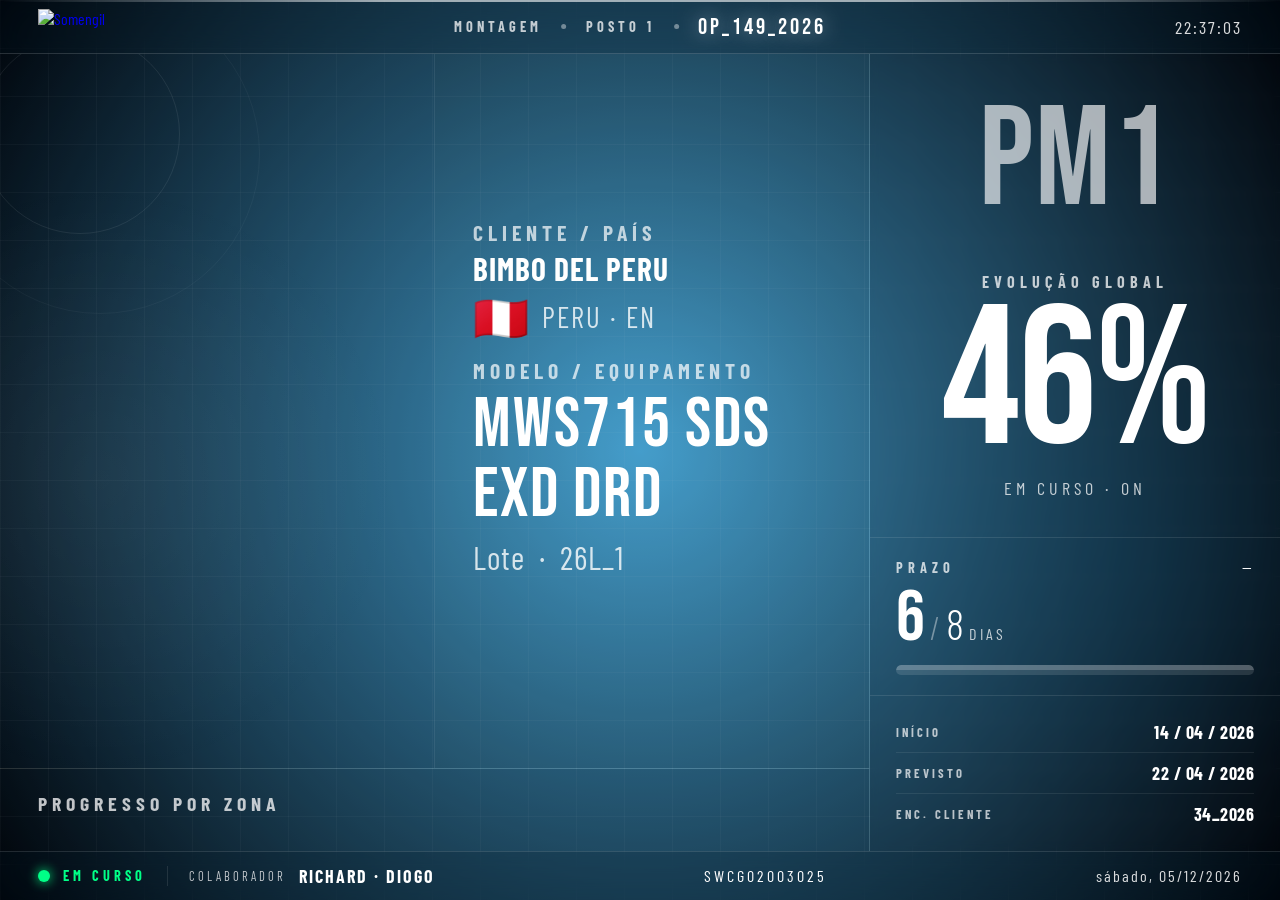
==== commit 44974c1f: "refresh" ====
--- a/1/index.html
+++ b/1/index.html
@@ -294,16 +294,12 @@
   renderText(dataPrevistaEl, formatSheetDate(getFieldValue(sheetRow, 'DATA PRETENDIDA', 'G', DATA_PREVISTA_FALLBACK)), DATA_PREVISTA_FALLBACK);
   updateDeadline(getFieldValue(sheetRow, 'DATA INICIO PRODUÇÃO', 'E', null), getFieldValue(sheetRow, 'DATA PRETENDIDA', 'G', null));
 
-  // Lote especial (coluna D = 001 Live Demo / 002 Recondicionamento / 003 Manutenção):
-  // só datas/prazo são lidos; o resto mostra o nome do tipo.
-  if (aplicarLoteEspecial(sheetRow)) return;
-
-  const evRaw = getFieldValue(sheetRow, 'EVOLUÇÃO', 'Y', FALLBACK_EV);
-  updateEvolucao(parseSheetPercentage(evRaw));
-
+  // Ord. Prod., Cliente / País, Modelo / Equipamento, Colaborador e Nº de série: lidos sempre do separador do posto (também em lote especial)
+  renderText(ordProdEl, getFieldValue(sheetRow, 'ORD. PROD.', 'I', ORD_PROD_FALLBACK), ORD_PROD_FALLBACK);
+  renderText(operadorEl, getFieldValue(sheetRow, 'OPERADOR', 'AH', OPERADOR_FALLBACK), OPERADOR_FALLBACK);
+  renderText(nserieEl, getFieldValue(sheetRow, 'N. SÉRIE', 'X', NSERIE_FALLBACK), NSERIE_FALLBACK);
   renderText(clientEl, getFieldValue(sheetRow, 'CLIENTE', 'K', CLIENT_FALLBACK), CLIENT_FALLBACK);
   renderText(modelEl, getFieldValue(sheetRow, 'MODELO', 'N', MODEL_FALLBACK), MODEL_FALLBACK);
-  renderLote(getFieldValue(sheetRow, 'LOTE', 'AK', LOTE_FALLBACK));
 
   const pais = getFieldValue(sheetRow, 'PAÍS', 'L', 'Portugal');
   const idioma = getFieldValue(sheetRow, 'IDIOMA', 'M', 'EN');
@@ -316,11 +312,16 @@
     updateGlobeDestination(pais);
   }
 
-  renderText(operadorEl, getFieldValue(sheetRow, 'OPERADOR', 'AH', OPERADOR_FALLBACK), OPERADOR_FALLBACK);
-  renderText(nserieEl, getFieldValue(sheetRow, 'N. SÉRIE', 'X', NSERIE_FALLBACK), NSERIE_FALLBACK);
+  // Lote especial (coluna D = 001 Live Demo / 002 Recondicionamento / 003 Manutenção):
+  // só datas/prazo, ord. prod., cliente/país, modelo, colaborador e nº de série são lidos; o resto mostra "--".
+  if (aplicarLoteEspecial(sheetRow)) return;
+
+  const evRaw = getFieldValue(sheetRow, 'EVOLUÇÃO', 'Y', FALLBACK_EV);
+  updateEvolucao(parseSheetPercentage(evRaw));
+
+  renderLote(getFieldValue(sheetRow, 'LOTE', 'AK', LOTE_FALLBACK));
 
   renderText(encCliEl, getFieldValue(sheetRow, 'ENC. CLI.', 'J', ENC_CLI_FALLBACK), ENC_CLI_FALLBACK);
-  renderText(ordProdEl, getFieldValue(sheetRow, 'ORD. PROD.', 'I', ORD_PROD_FALLBACK), ORD_PROD_FALLBACK);
 
   updateStatus(sheetRow);
   renderZones(sheetRow);
